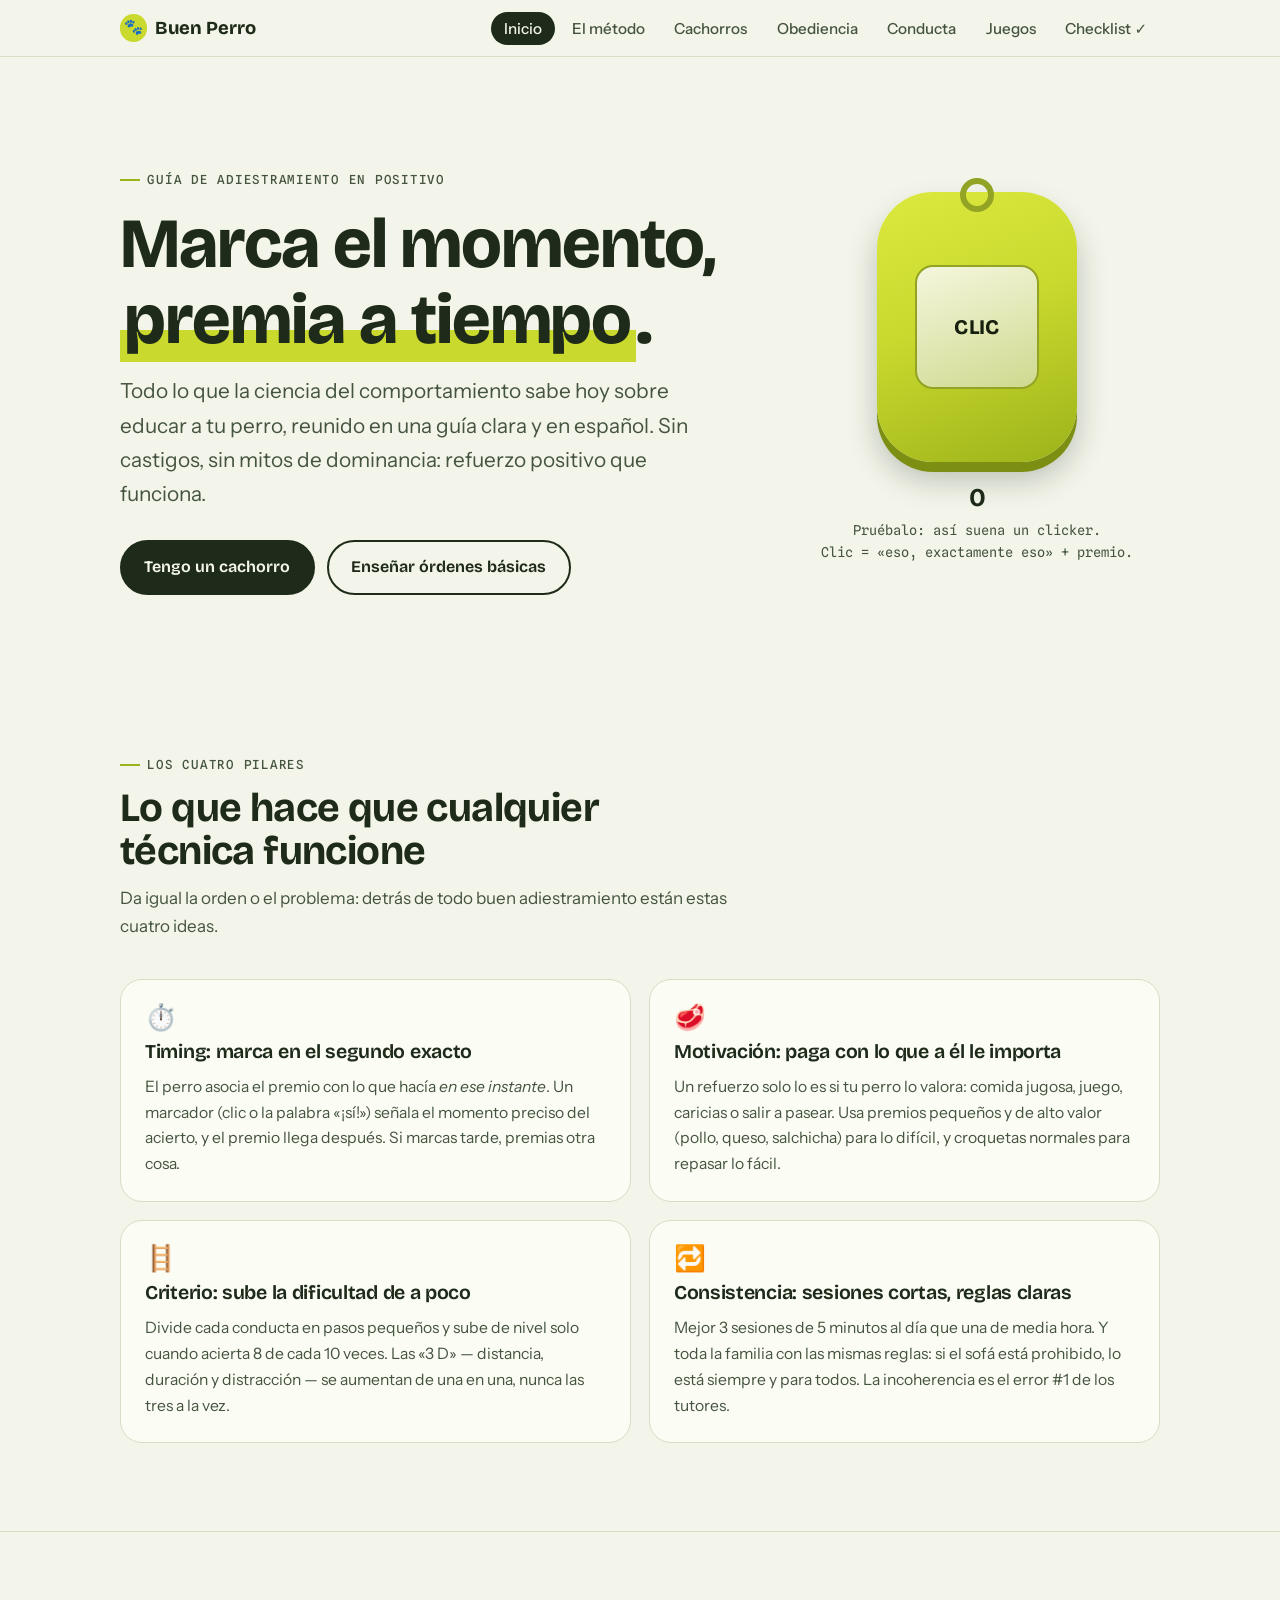
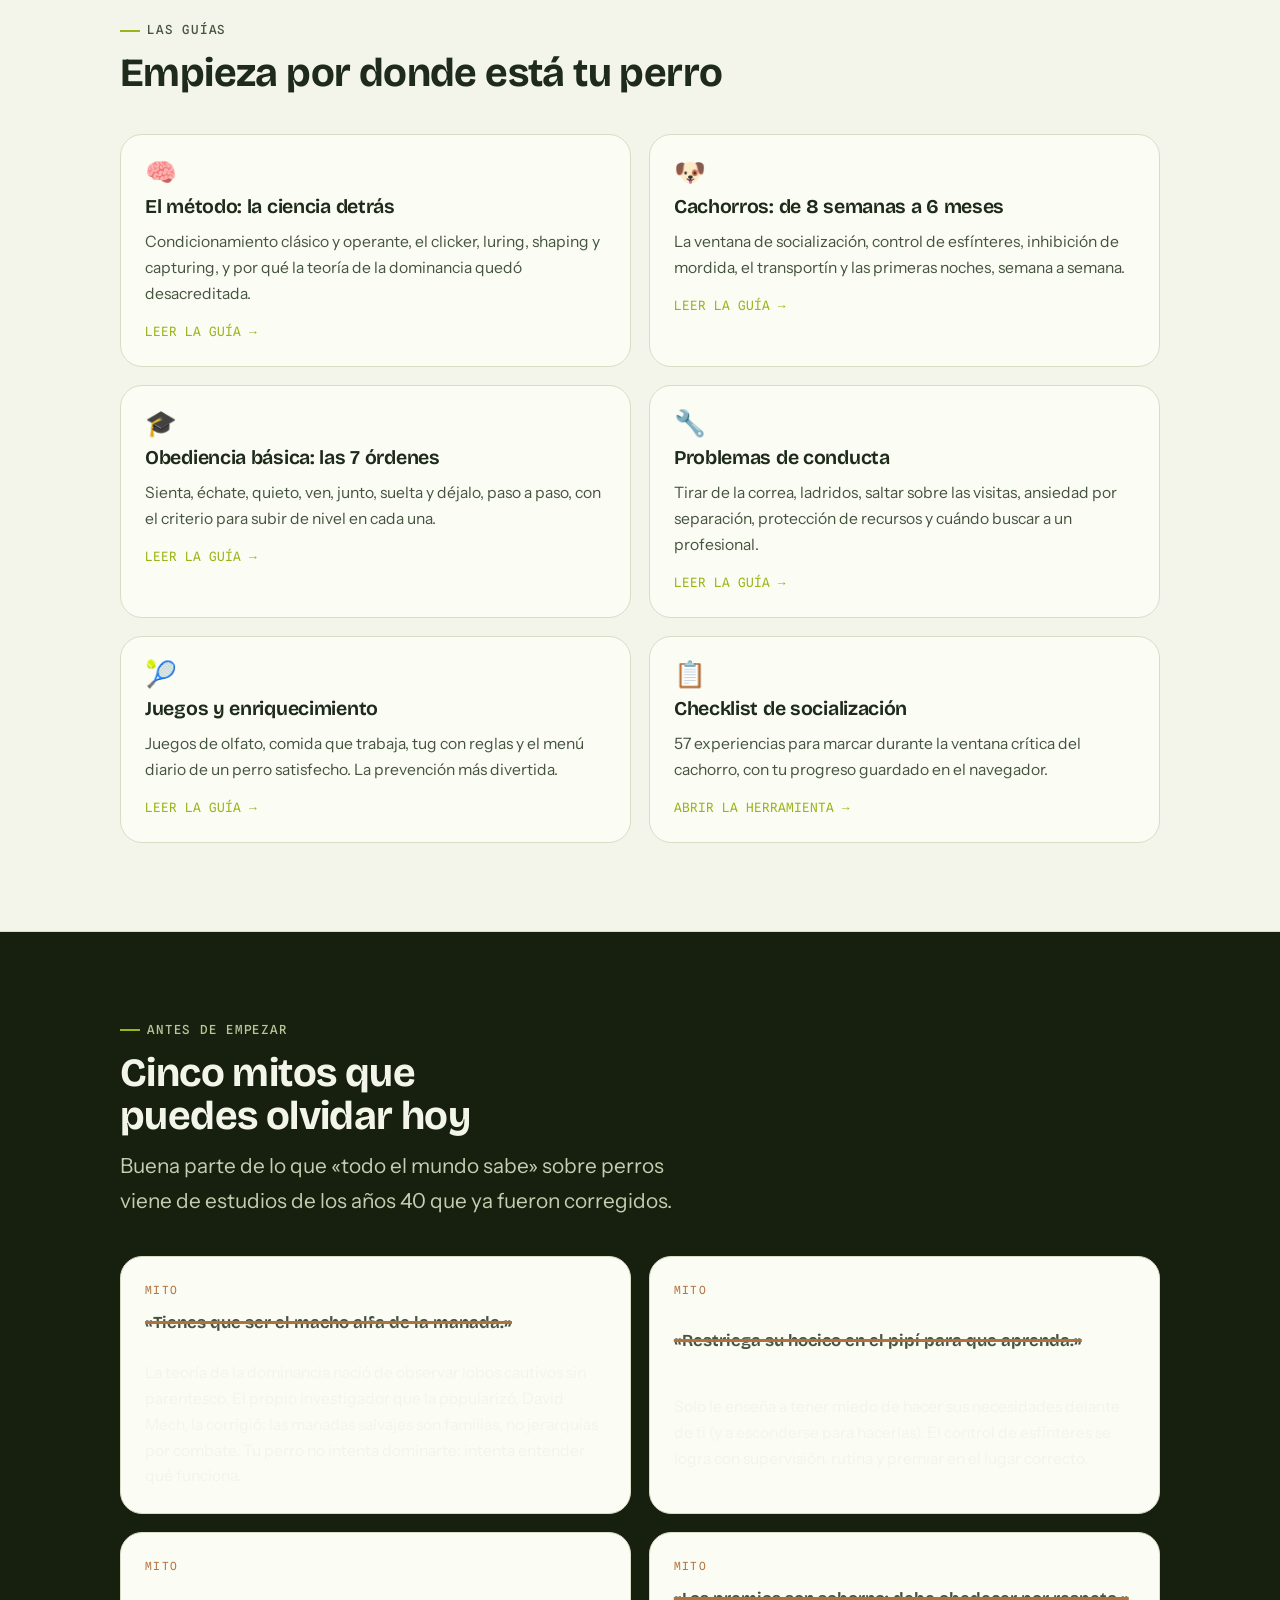
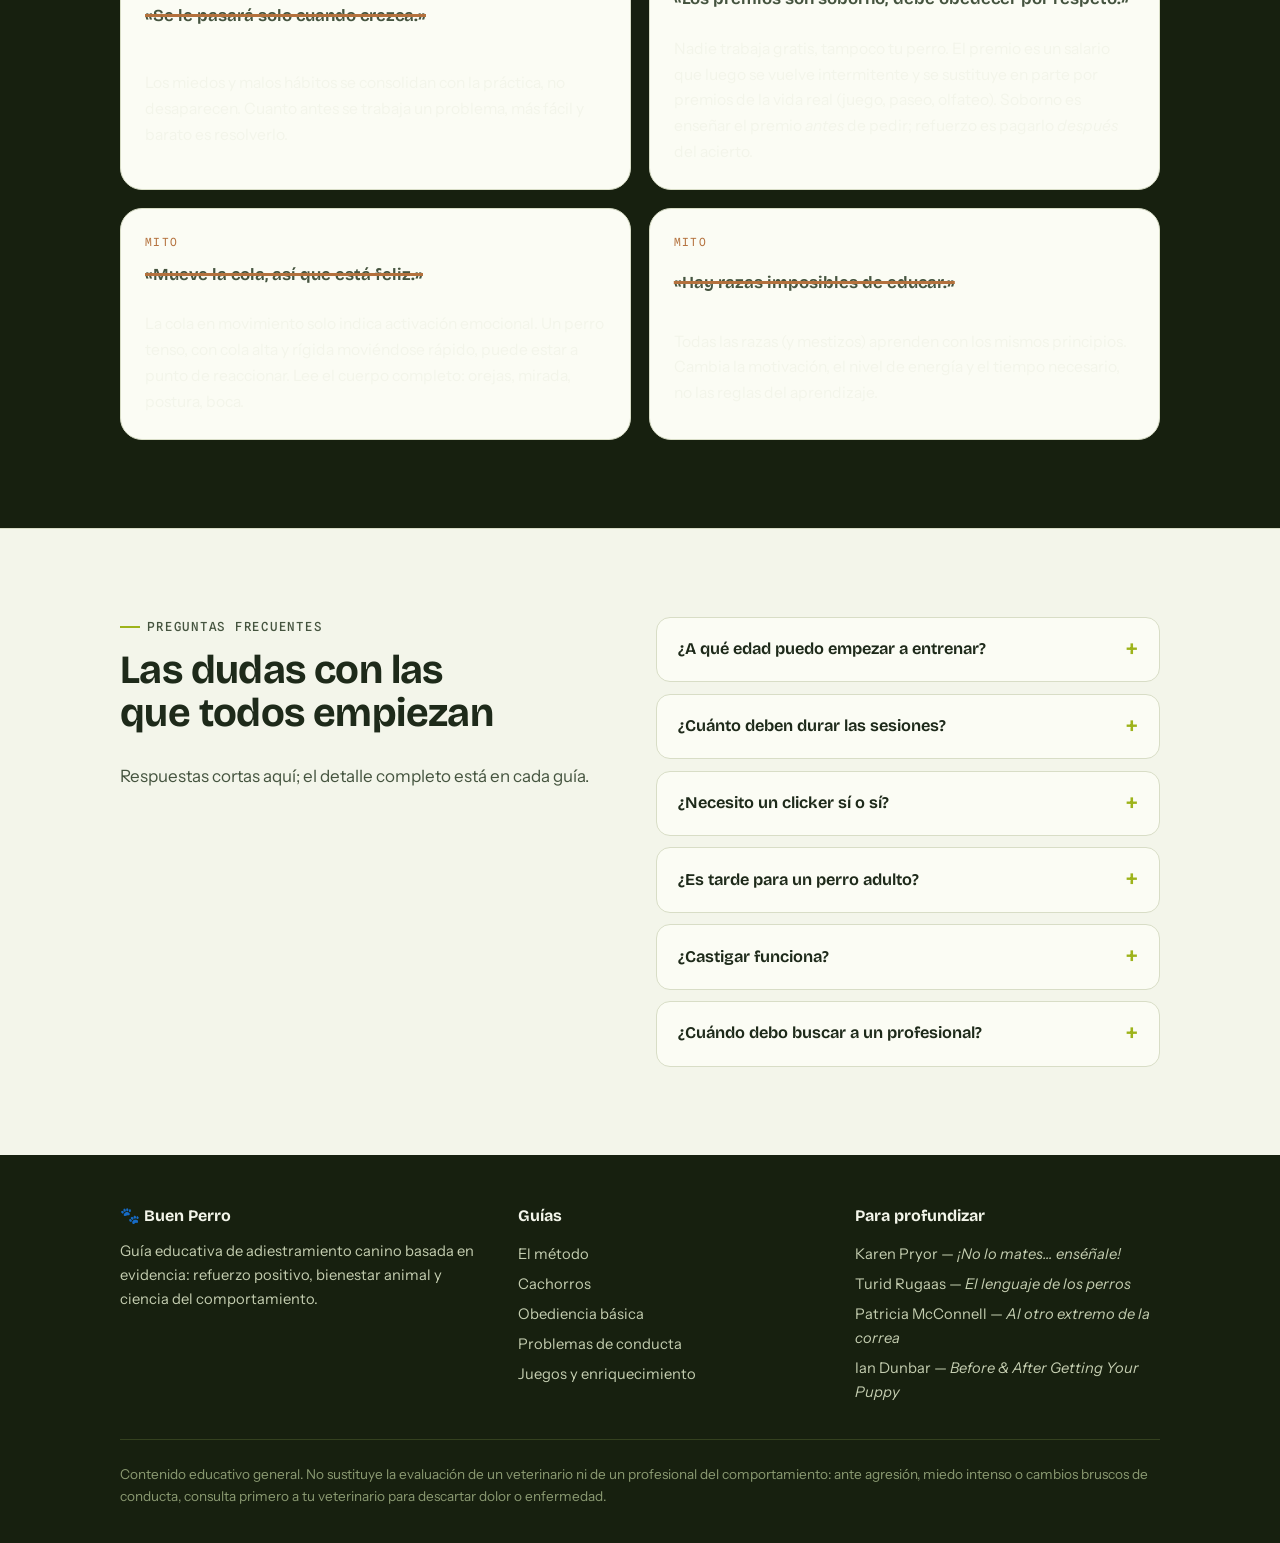
==== index.html @ dd2df285 "Sitio inicial: guía de adiestramiento canino en positivo Sitio estático en español latinoamericano, " ====
<!DOCTYPE html>
<html lang="es">
<head>
  <meta charset="UTF-8" />
  <meta name="viewport" content="width=device-width, initial-scale=1.0" />
  <title>Buen Perro — Guía de adiestramiento canino en positivo</title>
  <meta name="description" content="Guía en español de adiestramiento canino basado en ciencia: refuerzo positivo, socialización de cachorros, obediencia básica y solución de problemas de conducta." />
  <link rel="preconnect" href="https://fonts.googleapis.com" />
  <link rel="preconnect" href="https://fonts.gstatic.com" crossorigin />
  <link href="https://fonts.googleapis.com/css2?family=Bricolage+Grotesque:opsz,wght@12..96,400..800&family=Instrument+Sans:wght@400;500;600&family=Spline+Sans+Mono:wght@400;500;600&display=swap" rel="stylesheet" />
  <link rel="stylesheet" href="styles.css" />
  <link rel="icon" href="data:image/svg+xml,<svg xmlns='http://www.w3.org/2000/svg' viewBox='0 0 100 100'><text y='.9em' font-size='90'>🐕</text></svg>" />
</head>
<body>

<header class="nav">
  <div class="nav-inner">
    <a class="brand" href="index.html"><span class="paw">🐾</span> Buen Perro</a>
    <button class="nav-toggle" aria-expanded="false" aria-controls="nav-links">MENÚ</button>
    <ul class="nav-links" id="nav-links">
      <li><a href="index.html" aria-current="page">Inicio</a></li>
      <li><a href="metodo.html">El método</a></li>
      <li><a href="cachorros.html">Cachorros</a></li>
      <li><a href="obediencia.html">Obediencia</a></li>
      <li><a href="conducta.html">Conducta</a></li>
      <li><a href="juegos.html">Juegos</a></li>
      <li><a href="checklist.html">Checklist ✓</a></li>
    </ul>
  </div>
</header>

<main>

  <!-- ============ HERO ============ -->
  <section class="hero">
    <div class="wrap hero-grid">
      <div>
        <span class="eyebrow">Guía de adiestramiento en positivo</span>
        <h1 class="mt-1">Marca el momento, <span class="hl">premia a tiempo</span>.</h1>
        <p class="lead mt-1">
          Todo lo que la ciencia del comportamiento sabe hoy sobre educar a tu perro,
          reunido en una guía clara y en español. Sin castigos, sin mitos de dominancia:
          refuerzo positivo que funciona.
        </p>
        <div class="hero-actions">
          <a class="btn btn-solid" href="cachorros.html">Tengo un cachorro</a>
          <a class="btn btn-ghost" href="obediencia.html">Enseñar órdenes básicas</a>
        </div>
      </div>
      <div class="clicker-stage">
        <button class="clicker" data-counter="#hero-count" aria-label="Clicker de adiestramiento: haz clic para escuchar el sonido del marcador">
          <span class="ring" aria-hidden="true"></span>
          <span class="plate" aria-hidden="true">CLIC</span>
        </button>
        <p class="clicker-count"><strong id="hero-count">0</strong> Pruébalo: así suena un clicker.<br />Clic = «eso, exactamente eso» + premio.</p>
      </div>
    </div>
  </section>

  <!-- ============ PILARES ============ -->
  <section class="section">
    <div class="wrap">
      <div class="section-head reveal">
        <span class="eyebrow">Los cuatro pilares</span>
        <h2>Lo que hace que cualquier técnica funcione</h2>
        <p class="muted">Da igual la orden o el problema: detrás de todo buen adiestramiento están estas cuatro ideas.</p>
      </div>
      <div class="grid grid-2">
        <div class="card reveal">
          <span class="icon">⏱️</span>
          <h3>Timing: marca en el segundo exacto</h3>
          <p>El perro asocia el premio con lo que hacía <em>en ese instante</em>. Un marcador (clic o la palabra «¡sí!») señala el momento preciso del acierto, y el premio llega después. Si marcas tarde, premias otra cosa.</p>
        </div>
        <div class="card reveal">
          <span class="icon">🥩</span>
          <h3>Motivación: paga con lo que a él le importa</h3>
          <p>Un refuerzo solo lo es si tu perro lo valora: comida jugosa, juego, caricias o salir a pasear. Usa premios pequeños y de alto valor (pollo, queso, salchicha) para lo difícil, y croquetas normales para repasar lo fácil.</p>
        </div>
        <div class="card reveal">
          <span class="icon">🪜</span>
          <h3>Criterio: sube la dificultad de a poco</h3>
          <p>Divide cada conducta en pasos pequeños y sube de nivel solo cuando acierta 8 de cada 10 veces. Las «3 D» — distancia, duración y distracción — se aumentan de una en una, nunca las tres a la vez.</p>
        </div>
        <div class="card reveal">
          <span class="icon">🔁</span>
          <h3>Consistencia: sesiones cortas, reglas claras</h3>
          <p>Mejor 3 sesiones de 5 minutos al día que una de media hora. Y toda la familia con las mismas reglas: si el sofá está prohibido, lo está siempre y para todos. La incoherencia es el error #1 de los tutores.</p>
        </div>
      </div>
    </div>
  </section>

  <!-- ============ GUÍAS ============ -->
  <section class="section">
    <div class="wrap">
      <div class="section-head reveal">
        <span class="eyebrow">Las guías</span>
        <h2>Empieza por donde está tu perro</h2>
      </div>
      <div class="grid grid-2">
        <a class="card reveal" href="metodo.html">
          <span class="icon">🧠</span>
          <h3>El método: la ciencia detrás</h3>
          <p>Condicionamiento clásico y operante, el clicker, luring, shaping y capturing, y por qué la teoría de la dominancia quedó desacreditada.</p>
          <span class="go">LEER LA GUÍA →</span>
        </a>
        <a class="card reveal" href="cachorros.html">
          <span class="icon">🐶</span>
          <h3>Cachorros: de 8 semanas a 6 meses</h3>
          <p>La ventana de socialización, control de esfínteres, inhibición de mordida, el transportín y las primeras noches, semana a semana.</p>
          <span class="go">LEER LA GUÍA →</span>
        </a>
        <a class="card reveal" href="obediencia.html">
          <span class="icon">🎓</span>
          <h3>Obediencia básica: las 7 órdenes</h3>
          <p>Sienta, échate, quieto, ven, junto, suelta y déjalo, paso a paso, con el criterio para subir de nivel en cada una.</p>
          <span class="go">LEER LA GUÍA →</span>
        </a>
        <a class="card reveal" href="conducta.html">
          <span class="icon">🔧</span>
          <h3>Problemas de conducta</h3>
          <p>Tirar de la correa, ladridos, saltar sobre las visitas, ansiedad por separación, protección de recursos y cuándo buscar a un profesional.</p>
          <span class="go">LEER LA GUÍA →</span>
        </a>
        <a class="card reveal" href="juegos.html">
          <span class="icon">🎾</span>
          <h3>Juegos y enriquecimiento</h3>
          <p>Juegos de olfato, comida que trabaja, tug con reglas y el menú diario de un perro satisfecho. La prevención más divertida.</p>
          <span class="go">LEER LA GUÍA →</span>
        </a>
        <a class="card reveal" href="checklist.html">
          <span class="icon">📋</span>
          <h3>Checklist de socialización</h3>
          <p>57 experiencias para marcar durante la ventana crítica del cachorro, con tu progreso guardado en el navegador.</p>
          <span class="go">ABRIR LA HERRAMIENTA →</span>
        </a>
      </div>
    </div>
  </section>

  <!-- ============ MITOS ============ -->
  <section class="section section-dark">
    <div class="wrap">
      <div class="section-head reveal">
        <span class="eyebrow">Antes de empezar</span>
        <h2>Cinco mitos que puedes olvidar hoy</h2>
        <p class="lead">Buena parte de lo que «todo el mundo sabe» sobre perros viene de estudios de los años 40 que ya fueron corregidos.</p>
      </div>
      <div class="grid grid-2">
        <div class="myth reveal">
          <span class="tag">Mito</span>
          <p class="false">«Tienes que ser el macho alfa de la manada.»</p>
          <p class="true">La teoría de la dominancia nació de observar lobos cautivos sin parentesco. El propio investigador que la popularizó, David Mech, la corrigió: las manadas salvajes son familias, no jerarquías por combate. Tu perro no intenta dominarte; intenta entender qué funciona.</p>
        </div>
        <div class="myth reveal">
          <span class="tag">Mito</span>
          <p class="false">«Restriega su hocico en el pipí para que aprenda.»</p>
          <p class="true">Solo le enseña a tener miedo de hacer sus necesidades delante de ti (y a esconderse para hacerlas). El control de esfínteres se logra con supervisión, rutina y premiar en el lugar correcto.</p>
        </div>
        <div class="myth reveal">
          <span class="tag">Mito</span>
          <p class="false">«Se le pasará solo cuando crezca.»</p>
          <p class="true">Los miedos y malos hábitos se consolidan con la práctica, no desaparecen. Cuanto antes se trabaja un problema, más fácil y barato es resolverlo.</p>
        </div>
        <div class="myth reveal">
          <span class="tag">Mito</span>
          <p class="false">«Los premios son soborno; debe obedecer por respeto.»</p>
          <p class="true">Nadie trabaja gratis, tampoco tu perro. El premio es un salario que luego se vuelve intermitente y se sustituye en parte por premios de la vida real (juego, paseo, olfateo). Soborno es enseñar el premio <em>antes</em> de pedir; refuerzo es pagarlo <em>después</em> del acierto.</p>
        </div>
        <div class="myth reveal">
          <span class="tag">Mito</span>
          <p class="false">«Mueve la cola, así que está feliz.»</p>
          <p class="true">La cola en movimiento solo indica activación emocional. Un perro tenso, con cola alta y rígida moviéndose rápido, puede estar a punto de reaccionar. Lee el cuerpo completo: orejas, mirada, postura, boca.</p>
        </div>
        <div class="myth reveal">
          <span class="tag">Mito</span>
          <p class="false">«Hay razas imposibles de educar.»</p>
          <p class="true">Todas las razas (y mestizos) aprenden con los mismos principios. Cambia la motivación, el nivel de energía y el tiempo necesario, no las reglas del aprendizaje.</p>
        </div>
      </div>
    </div>
  </section>

  <!-- ============ FAQ ============ -->
  <section class="section">
    <div class="wrap two-col">
      <div class="section-head reveal" style="margin-bottom:0">
        <span class="eyebrow">Preguntas frecuentes</span>
        <h2>Las dudas con las que todos empiezan</h2>
        <p class="muted mt-1">Respuestas cortas aquí; el detalle completo está en cada guía.</p>
      </div>
      <div class="reveal">
        <details>
          <summary>¿A qué edad puedo empezar a entrenar?</summary>
          <p class="answer">Desde el primer día en casa (idealmente 8 semanas). Un cachorro de 2 meses puede aprender «sienta», «ven» y su nombre. La socialización, de hecho, tiene fecha límite: aprovecha antes de las 12–14 semanas.</p>
        </details>
        <details>
          <summary>¿Cuánto deben durar las sesiones?</summary>
          <p class="answer">De 3 a 5 minutos con cachorros, hasta 10 con adultos, varias veces al día. Termina siempre con un acierto fácil, con ganas de más.</p>
        </details>
        <details>
          <summary>¿Necesito un clicker sí o sí?</summary>
          <p class="answer">No. Una palabra corta y consistente («¡sí!», «bien») funciona como marcador. El clicker solo es más preciso y siempre suena igual.</p>
        </details>
        <details>
          <summary>¿Es tarde para un perro adulto?</summary>
          <p class="answer">Nunca. Los adultos aprenden igual (a veces más rápido, porque se concentran mejor que un cachorro). Solo los hábitos muy ensayados tardan más en cambiarse.</p>
        </details>
        <details>
          <summary>¿Castigar funciona?</summary>
          <p class="answer">El castigo físico o intimidatorio puede suprimir la conducta a corto plazo, pero no enseña qué hacer en su lugar y aumenta el riesgo de miedo y agresión (está asociado a más problemas de conducta en múltiples estudios). Por eso las principales asociaciones veterinarias de comportamiento lo desaconsejan.</p>
        </details>
        <details>
          <summary>¿Cuándo debo buscar a un profesional?</summary>
          <p class="answer">Ante cualquier agresión (gruñidos con marcaje o mordidas), miedo intenso, ansiedad por separación severa o si llevas semanas sin avances. Busca educadores en positivo certificados o veterinarios etólogos.</p>
        </details>
      </div>
    </div>
  </section>

</main>

<footer class="footer">
  <div class="wrap">
    <div class="footer-grid">
      <div>
        <h4>🐾 Buen Perro</h4>
        <p>Guía educativa de adiestramiento canino basada en evidencia: refuerzo positivo, bienestar animal y ciencia del comportamiento.</p>
      </div>
      <div>
        <h4>Guías</h4>
        <ul>
          <li><a href="metodo.html">El método</a></li>
          <li><a href="cachorros.html">Cachorros</a></li>
          <li><a href="obediencia.html">Obediencia básica</a></li>
          <li><a href="conducta.html">Problemas de conducta</a></li>
          <li><a href="juegos.html">Juegos y enriquecimiento</a></li>
        </ul>
      </div>
      <div>
        <h4>Para profundizar</h4>
        <ul>
          <li>Karen Pryor — <em>¡No lo mates… enséñale!</em></li>
          <li>Turid Rugaas — <em>El lenguaje de los perros</em></li>
          <li>Patricia McConnell — <em>Al otro extremo de la correa</em></li>
          <li>Ian Dunbar — <em>Before &amp; After Getting Your Puppy</em></li>
        </ul>
      </div>
    </div>
    <p class="legal">Contenido educativo general. No sustituye la evaluación de un veterinario ni de un profesional del comportamiento: ante agresión, miedo intenso o cambios bruscos de conducta, consulta primero a tu veterinario para descartar dolor o enfermedad.</p>
  </div>
</footer>

<script src="app.js"></script>
</body>
</html>
---- styles.css ----
/* ============================================================
   BUEN PERRO — Guía de adiestramiento canino en positivo
   Paleta: tinta pino, papel verdoso, chartreuse pelota de tenis
   ============================================================ */

:root {
  --ink: #1e2a1a;          /* pino profundo */
  --ink-soft: #45543f;     /* verde medio para texto secundario */
  --paper: #f3f5ea;        /* papel con tinte verde */
  --paper-raised: #fbfcf4; /* tarjetas */
  --ball: #c9d92e;         /* chartreuse pelota de tenis */
  --ball-deep: #9db31a;    /* chartreuse oscurecido (bordes, hover) */
  --cinnamon: #b4713d;     /* canela: pelaje, alertas suaves */
  --line: #d8ddc6;         /* líneas divisorias */
  --dark: #17200f;         /* secciones oscuras */
  --dark-soft: #232e18;

  --font-display: "Bricolage Grotesque", system-ui, sans-serif;
  --font-body: "Instrument Sans", system-ui, sans-serif;
  --font-mono: "Spline Sans Mono", ui-monospace, monospace;

  --radius: 14px;
  --radius-lg: 22px;
  --maxw: 1080px;
}

* { box-sizing: border-box; margin: 0; padding: 0; }

html { scroll-behavior: smooth; }
@media (prefers-reduced-motion: reduce) {
  html { scroll-behavior: auto; }
}

body {
  font-family: var(--font-body);
  font-size: 1.0625rem;
  line-height: 1.65;
  color: var(--ink);
  background: var(--paper);
  -webkit-font-smoothing: antialiased;
}

img { max-width: 100%; display: block; }

a { color: inherit; }

:focus-visible {
  outline: 3px solid var(--ball-deep);
  outline-offset: 3px;
  border-radius: 4px;
}

.wrap {
  max-width: var(--maxw);
  margin: 0 auto;
  padding: 0 1.25rem;
}

/* ---------- Tipografía ---------- */

h1, h2, h3 {
  font-family: var(--font-display);
  line-height: 1.08;
  letter-spacing: -0.015em;
  text-wrap: balance;
}

h1 { font-size: clamp(2.4rem, 6.5vw, 4.4rem); font-weight: 750; }
h2 { font-size: clamp(1.7rem, 3.6vw, 2.5rem); font-weight: 700; }
h3 { font-size: 1.22rem; font-weight: 650; line-height: 1.3; }

p + p { margin-top: 0.85em; }

.eyebrow {
  font-family: var(--font-mono);
  font-size: 0.78rem;
  font-weight: 500;
  letter-spacing: 0.14em;
  text-transform: uppercase;
  color: var(--ink-soft);
  display: inline-flex;
  align-items: center;
  gap: 0.6em;
}
.eyebrow::before {
  content: "";
  width: 1.6em;
  height: 2px;
  background: var(--ball-deep);
  display: inline-block;
}

.lead {
  font-size: clamp(1.1rem, 2vw, 1.3rem);
  color: var(--ink-soft);
  max-width: 42ch;
}

.muted { color: var(--ink-soft); }

/* ---------- Navegación ---------- */

.nav {
  position: sticky;
  top: 0;
  z-index: 50;
  background: color-mix(in srgb, var(--paper) 88%, transparent);
  backdrop-filter: blur(10px);
  border-bottom: 1px solid var(--line);
}

.nav-inner {
  display: flex;
  align-items: center;
  justify-content: space-between;
  gap: 1rem;
  padding: 0.8rem 1.25rem;
  max-width: var(--maxw);
  margin: 0 auto;
}

.brand {
  font-family: var(--font-display);
  font-weight: 750;
  font-size: 1.15rem;
  text-decoration: none;
  display: inline-flex;
  align-items: center;
  gap: 0.5rem;
  white-space: nowrap;
}
.brand .paw {
  width: 1.7rem;
  height: 1.7rem;
  border-radius: 50%;
  background: var(--ball);
  display: grid;
  place-items: center;
  font-size: 0.95rem;
}

.nav-links {
  display: flex;
  gap: 0.25rem;
  list-style: none;
}
.nav-links a {
  text-decoration: none;
  font-size: 0.95rem;
  font-weight: 500;
  padding: 0.45rem 0.8rem;
  border-radius: 999px;
  color: var(--ink-soft);
  transition: background 0.15s, color 0.15s;
}
.nav-links a:hover { background: var(--line); color: var(--ink); }
.nav-links a[aria-current="page"] {
  background: var(--ink);
  color: var(--paper);
}

.nav-toggle {
  display: none;
  background: none;
  border: 1.5px solid var(--ink);
  border-radius: 10px;
  padding: 0.35rem 0.65rem;
  font-family: var(--font-mono);
  font-size: 0.8rem;
  cursor: pointer;
  color: var(--ink);
}

@media (max-width: 780px) {
  .nav-toggle { display: inline-block; }
  .nav-links {
    display: none;
    position: absolute;
    top: 100%;
    left: 0;
    right: 0;
    flex-direction: column;
    background: var(--paper-raised);
    border-bottom: 1px solid var(--line);
    padding: 0.75rem 1.25rem 1.1rem;
    gap: 0.15rem;
  }
  .nav-links.open { display: flex; }
  .nav-links a { display: block; }
}

/* ---------- Hero ---------- */

.hero {
  padding: clamp(3.5rem, 9vw, 6.5rem) 0 clamp(2.5rem, 6vw, 4.5rem);
}
.hero-grid {
  display: grid;
  grid-template-columns: 1.25fr 0.75fr;
  gap: clamp(2rem, 5vw, 4rem);
  align-items: center;
}
@media (max-width: 840px) {
  .hero-grid { grid-template-columns: 1fr; }
}

.hero h1 .hl {
  background: linear-gradient(transparent 62%, var(--ball) 62%);
  padding: 0 0.06em;
}

.hero-actions {
  margin-top: 1.8rem;
  display: flex;
  flex-wrap: wrap;
  gap: 0.75rem;
}

/* ---------- Botones ---------- */

.btn {
  display: inline-flex;
  align-items: center;
  gap: 0.5rem;
  font-family: var(--font-display);
  font-weight: 650;
  font-size: 1rem;
  text-decoration: none;
  padding: 0.75rem 1.4rem;
  border-radius: 999px;
  border: 2px solid var(--ink);
  cursor: pointer;
  transition: transform 0.12s, box-shadow 0.12s;
}
.btn:active { transform: translateY(1px); }
.btn-solid {
  background: var(--ink);
  color: var(--paper);
}
.btn-solid:hover { box-shadow: 0 4px 0 0 var(--ball-deep); transform: translateY(-2px); }
.btn-ghost {
  background: transparent;
  color: var(--ink);
}
.btn-ghost:hover { background: var(--paper-raised); }

/* ---------- El clicker (elemento firma) ---------- */

.clicker-stage {
  display: grid;
  justify-items: center;
  gap: 0.9rem;
}

.clicker {
  --w: clamp(150px, 22vw, 200px);
  width: var(--w);
  height: calc(var(--w) * 1.35);
  border: none;
  border-radius: calc(var(--w) * 0.28);
  background: linear-gradient(160deg, #dce93f 0%, var(--ball) 45%, var(--ball-deep) 100%);
  box-shadow:
    0 10px 0 0 #7d8f12,
    0 18px 30px rgba(23, 32, 15, 0.25);
  cursor: pointer;
  position: relative;
  transition: transform 0.08s, box-shadow 0.08s;
  display: grid;
  place-items: center;
}
.clicker:hover { transform: translateY(-2px); }
.clicker:active,
.clicker.pressed {
  transform: translateY(7px);
  box-shadow:
    0 3px 0 0 #7d8f12,
    0 8px 16px rgba(23, 32, 15, 0.25);
}
.clicker .plate {
  width: 62%;
  height: 46%;
  border-radius: 18px;
  background: linear-gradient(160deg, #f4f7dd, #cfd98f);
  border: 2px solid #93a323;
  display: grid;
  place-items: center;
  font-family: var(--font-display);
  font-weight: 750;
  font-size: 1.3rem;
  color: var(--dark);
  letter-spacing: 0.02em;
}
.clicker .ring {
  position: absolute;
  top: -14px;
  width: 34px;
  height: 34px;
  border-radius: 50%;
  border: 6px solid #93a323;
  background: transparent;
}

.clicker-count {
  font-family: var(--font-mono);
  font-size: 0.85rem;
  color: var(--ink-soft);
  text-align: center;
}
.clicker-count strong {
  display: block;
  font-family: var(--font-display);
  font-size: 1.6rem;
  color: var(--ink);
}

.treat {
  position: fixed;
  font-size: 1.4rem;
  pointer-events: none;
  z-index: 90;
  animation: treat-fall 0.9s ease-in forwards;
}
@keyframes treat-fall {
  0%   { transform: translateY(0) rotate(0deg); opacity: 1; }
  100% { transform: translateY(130px) rotate(140deg); opacity: 0; }
}
@media (prefers-reduced-motion: reduce) {
  .treat { animation: none; opacity: 0; }
}

/* ---------- Secciones ---------- */

.section { padding: clamp(3rem, 7vw, 5.5rem) 0; }
.section + .section { border-top: 1px solid var(--line); }

.section-head {
  max-width: 56ch;
  margin-bottom: 2.4rem;
  display: grid;
  gap: 0.7rem;
}

.section-dark {
  background: var(--dark);
  color: var(--paper);
}
.section-dark .eyebrow { color: #b9c69a; }
.section-dark .muted, .section-dark .lead { color: #c4cdb0; }
.section-dark .card {
  background: var(--dark-soft);
  border-color: #34411f;
}
.section-dark .card h3 { color: var(--paper); }
.section-dark .card p { color: #c4cdb0; }
.section-dark .steps li { color: var(--ink); }
.section-dark .clicker-count { color: #b9c69a; }
.section-dark .clicker-count strong { color: var(--paper); }

/* ---------- Tarjetas ---------- */

.grid {
  display: grid;
  gap: 1.1rem;
}
.grid-2 { grid-template-columns: repeat(2, 1fr); }
.grid-3 { grid-template-columns: repeat(3, 1fr); }
@media (max-width: 840px) {
  .grid-3 { grid-template-columns: repeat(2, 1fr); }
}
@media (max-width: 600px) {
  .grid-2, .grid-3 { grid-template-columns: 1fr; }
}

.card {
  background: var(--paper-raised);
  border: 1px solid var(--line);
  border-radius: var(--radius-lg);
  padding: 1.5rem;
  display: grid;
  gap: 0.6rem;
  align-content: start;
}
.card .icon { font-size: 1.6rem; line-height: 1; }
.card p { font-size: 0.98rem; color: var(--ink-soft); }

a.card {
  text-decoration: none;
  transition: transform 0.15s, box-shadow 0.15s, border-color 0.15s;
}
a.card:hover {
  transform: translateY(-3px);
  border-color: var(--ball-deep);
  box-shadow: 0 8px 24px rgba(23, 32, 15, 0.09);
}
a.card .go {
  font-family: var(--font-mono);
  font-size: 0.8rem;
  color: var(--ball-deep);
  margin-top: 0.3rem;
}

/* chip de sesión: duración / frecuencia */
.chip {
  display: inline-flex;
  align-items: center;
  gap: 0.4em;
  font-family: var(--font-mono);
  font-size: 0.75rem;
  letter-spacing: 0.04em;
  background: color-mix(in srgb, var(--ball) 35%, var(--paper-raised));
  border: 1px solid var(--ball-deep);
  border-radius: 999px;
  padding: 0.2rem 0.7rem;
  color: var(--ink);
  width: fit-content;
}
.chips { display: flex; flex-wrap: wrap; gap: 0.4rem; }

/* ---------- Pasos numerados (secuencias reales) ---------- */

.steps {
  list-style: none;
  counter-reset: paso;
  display: grid;
  gap: 1rem;
}
.steps li {
  counter-increment: paso;
  background: var(--paper-raised);
  border: 1px solid var(--line);
  border-radius: var(--radius);
  padding: 1.1rem 1.3rem 1.1rem 4rem;
  position: relative;
}
.steps li::before {
  content: counter(paso);
  position: absolute;
  left: 1.1rem;
  top: 1.05rem;
  width: 2rem;
  height: 2rem;
  border-radius: 50%;
  background: var(--ball);
  color: var(--dark);
  font-family: var(--font-display);
  font-weight: 750;
  display: grid;
  place-items: center;
  font-size: 0.95rem;
}
.steps li strong { font-weight: 650; }
ul.steps { list-style: none; }
ul.steps li { padding-left: 2.7rem; }
ul.steps li::before {
  content: "";
  width: 11px;
  height: 11px;
  border-radius: 50%;
  top: 1.5rem;
  left: 1.15rem;
  background: var(--ball);
  border: 2.5px solid var(--ink);
}
.steps li p { font-size: 0.97rem; color: var(--ink-soft); margin-top: 0.2rem; }

/* ---------- Línea de tiempo (edades del cachorro) ---------- */

.timeline {
  list-style: none;
  display: grid;
  gap: 0;
  position: relative;
  padding-left: 1.9rem;
}
.timeline::before {
  content: "";
  position: absolute;
  left: 8px;
  top: 10px;
  bottom: 10px;
  width: 3px;
  border-radius: 3px;
  background: var(--line);
}
.timeline li {
  position: relative;
  padding: 0 0 2.2rem 1rem;
}
.timeline li:last-child { padding-bottom: 0; }
.timeline li::before {
  content: "";
  position: absolute;
  left: calc(-1.9rem + 1px);
  top: 8px;
  width: 17px;
  height: 17px;
  border-radius: 50%;
  background: var(--ball);
  border: 3px solid var(--ink);
}
.timeline .age {
  font-family: var(--font-mono);
  font-size: 0.78rem;
  letter-spacing: 0.12em;
  text-transform: uppercase;
  color: var(--ball-deep);
  font-weight: 600;
}
.timeline h3 { margin: 0.25rem 0 0.5rem; }
.timeline p, .timeline ul { color: var(--ink-soft); font-size: 0.98rem; }
.timeline ul { padding-left: 1.2rem; margin-top: 0.4rem; }
.timeline ul li { padding: 0.15rem 0; position: static; }
.timeline ul li::before { content: none; }

/* ---------- Tabla comparativa ---------- */

.table-scroll { overflow-x: auto; }
table {
  border-collapse: collapse;
  width: 100%;
  min-width: 560px;
  background: var(--paper-raised);
  border: 1px solid var(--line);
  border-radius: var(--radius);
  overflow: hidden;
  font-size: 0.95rem;
}
th, td {
  text-align: left;
  padding: 0.85rem 1rem;
  border-bottom: 1px solid var(--line);
  vertical-align: top;
}
th {
  font-family: var(--font-mono);
  font-size: 0.75rem;
  letter-spacing: 0.1em;
  text-transform: uppercase;
  background: color-mix(in srgb, var(--ball) 22%, var(--paper-raised));
}
tr:last-child td { border-bottom: none; }
td.si { color: #3d7a2e; font-weight: 600; }
td.no { color: #a33d24; font-weight: 600; }

/* ---------- Avisos ---------- */

.callout {
  border-radius: var(--radius);
  padding: 1.2rem 1.4rem;
  border: 1.5px solid;
  display: grid;
  gap: 0.35rem;
  font-size: 0.98rem;
}
.callout strong { font-family: var(--font-display); font-weight: 650; }
.callout-tip {
  background: color-mix(in srgb, var(--ball) 18%, var(--paper-raised));
  border-color: var(--ball-deep);
}
.callout-warn {
  background: color-mix(in srgb, var(--cinnamon) 12%, var(--paper-raised));
  border-color: var(--cinnamon);
}

/* ---------- FAQ ---------- */

details {
  background: var(--paper-raised);
  border: 1px solid var(--line);
  border-radius: var(--radius);
  padding: 0;
}
details + details { margin-top: 0.7rem; }
summary {
  cursor: pointer;
  font-family: var(--font-display);
  font-weight: 650;
  font-size: 1.02rem;
  padding: 1rem 1.3rem;
  list-style: none;
  display: flex;
  justify-content: space-between;
  align-items: center;
  gap: 1rem;
}
summary::-webkit-details-marker { display: none; }
summary::after {
  content: "+";
  font-family: var(--font-mono);
  font-size: 1.2rem;
  color: var(--ball-deep);
  flex-shrink: 0;
}
details[open] summary::after { content: "–"; }
details .answer {
  padding: 0 1.3rem 1.2rem;
  color: var(--ink-soft);
  font-size: 0.98rem;
}

/* ---------- Mitos (tachado) ---------- */

.myth {
  background: var(--paper-raised);
  border: 1px solid var(--line);
  border-radius: var(--radius-lg);
  padding: 1.5rem;
  display: grid;
  gap: 0.6rem;
}
.myth .false {
  font-family: var(--font-display);
  font-weight: 650;
  font-size: 1.05rem;
  text-decoration: line-through;
  text-decoration-color: var(--cinnamon);
  text-decoration-thickness: 2.5px;
  color: var(--ink-soft);
}
.myth .true { font-size: 0.98rem; }
.myth .tag {
  font-family: var(--font-mono);
  font-size: 0.7rem;
  letter-spacing: 0.12em;
  text-transform: uppercase;
  color: var(--cinnamon);
}

/* ---------- Pie de página ---------- */

.footer {
  background: var(--dark);
  color: #c4cdb0;
  padding: 3rem 0 2.2rem;
  font-size: 0.92rem;
}
.footer-grid {
  display: grid;
  grid-template-columns: 1.2fr 1fr 1fr;
  gap: 2rem;
  margin-bottom: 2rem;
}
@media (max-width: 700px) {
  .footer-grid { grid-template-columns: 1fr; }
}
.footer h4 {
  font-family: var(--font-display);
  color: var(--paper);
  margin-bottom: 0.6rem;
  font-size: 1rem;
}
.footer ul { list-style: none; }
.footer li { padding: 0.18rem 0; }
.footer a { color: #c4cdb0; text-decoration: none; }
.footer a:hover { color: var(--ball); }
.footer .legal {
  border-top: 1px solid #34411f;
  padding-top: 1.4rem;
  font-size: 0.85rem;
  color: #8b9a72;
}

/* ---------- Encabezado de página interior ---------- */

.page-head {
  padding: clamp(3rem, 7vw, 5rem) 0 clamp(2rem, 4vw, 3rem);
  border-bottom: 1px solid var(--line);
  display: grid;
  gap: 0.9rem;
}
.page-head .lead { max-width: 58ch; }

/* ---------- Revelado al hacer scroll ---------- */

.reveal {
  opacity: 0;
  transform: translateY(18px);
  transition: opacity 0.55s ease, transform 0.55s ease;
}
.reveal.visible { opacity: 1; transform: none; }
@media (prefers-reduced-motion: reduce) {
  .reveal { opacity: 1; transform: none; transition: none; }
}

/* ---------- Checklist de socialización ---------- */

.progress-wrap {
  position: sticky;
  top: 61px;
  z-index: 40;
  background: var(--paper);
  border-bottom: 1px solid var(--line);
  padding: 0.9rem 0;
}
.progress-row {
  display: flex;
  align-items: center;
  gap: 1rem;
}
.progress-label {
  font-family: var(--font-mono);
  font-size: 0.8rem;
  letter-spacing: 0.08em;
  white-space: nowrap;
}
.progress-bar {
  flex: 1;
  height: 14px;
  border-radius: 999px;
  background: var(--line);
  border: 1.5px solid var(--ink);
  overflow: hidden;
}
.progress-fill {
  height: 100%;
  width: 0%;
  background: linear-gradient(90deg, var(--ball-deep), var(--ball));
  border-radius: 999px;
  transition: width 0.35s ease;
}
.progress-reset {
  font-family: var(--font-mono);
  font-size: 0.72rem;
  letter-spacing: 0.06em;
  background: none;
  border: 1.5px solid var(--line);
  border-radius: 999px;
  padding: 0.3rem 0.8rem;
  color: var(--ink-soft);
  cursor: pointer;
}
.progress-reset:hover { border-color: var(--cinnamon); color: var(--cinnamon); }

.check-section { margin-top: 2.6rem; }
.check-section-head {
  display: flex;
  align-items: baseline;
  justify-content: space-between;
  gap: 1rem;
  margin-bottom: 1rem;
}
.check-section-head .count {
  font-family: var(--font-mono);
  font-size: 0.8rem;
  color: var(--ink-soft);
  white-space: nowrap;
}

.check-grid {
  display: grid;
  grid-template-columns: repeat(2, 1fr);
  gap: 0.6rem;
}
@media (max-width: 700px) {
  .check-grid { grid-template-columns: 1fr; }
}

.check-item {
  display: flex;
  align-items: center;
  gap: 0.75rem;
  background: var(--paper-raised);
  border: 1px solid var(--line);
  border-radius: var(--radius);
  padding: 0.75rem 1rem;
  cursor: pointer;
  font-size: 0.97rem;
  transition: border-color 0.15s, background 0.15s;
  user-select: none;
}
.check-item:hover { border-color: var(--ball-deep); }
.check-item input {
  appearance: none;
  width: 1.35rem;
  height: 1.35rem;
  flex-shrink: 0;
  border: 2px solid var(--ink);
  border-radius: 7px;
  background: var(--paper-raised);
  cursor: pointer;
  display: grid;
  place-items: center;
  transition: background 0.15s;
}
.check-item input:checked {
  background: var(--ball);
}
.check-item input:checked::after {
  content: "✓";
  font-weight: 800;
  font-size: 0.85rem;
  color: var(--dark);
}
.check-item:has(input:checked) {
  background: color-mix(in srgb, var(--ball) 16%, var(--paper-raised));
  border-color: var(--ball-deep);
}
.check-item:has(input:checked) span {
  text-decoration: line-through;
  text-decoration-color: var(--ball-deep);
  color: var(--ink-soft);
}

/* ---------- Utilidades ---------- */

.mt-1 { margin-top: 1rem; }
.mt-2 { margin-top: 2rem; }
.mt-3 { margin-top: 3rem; }
.two-col {
  display: grid;
  grid-template-columns: 1fr 1fr;
  gap: 2rem;
  align-items: start;
}
@media (max-width: 780px) {
  .two-col { grid-template-columns: 1fr; }
}
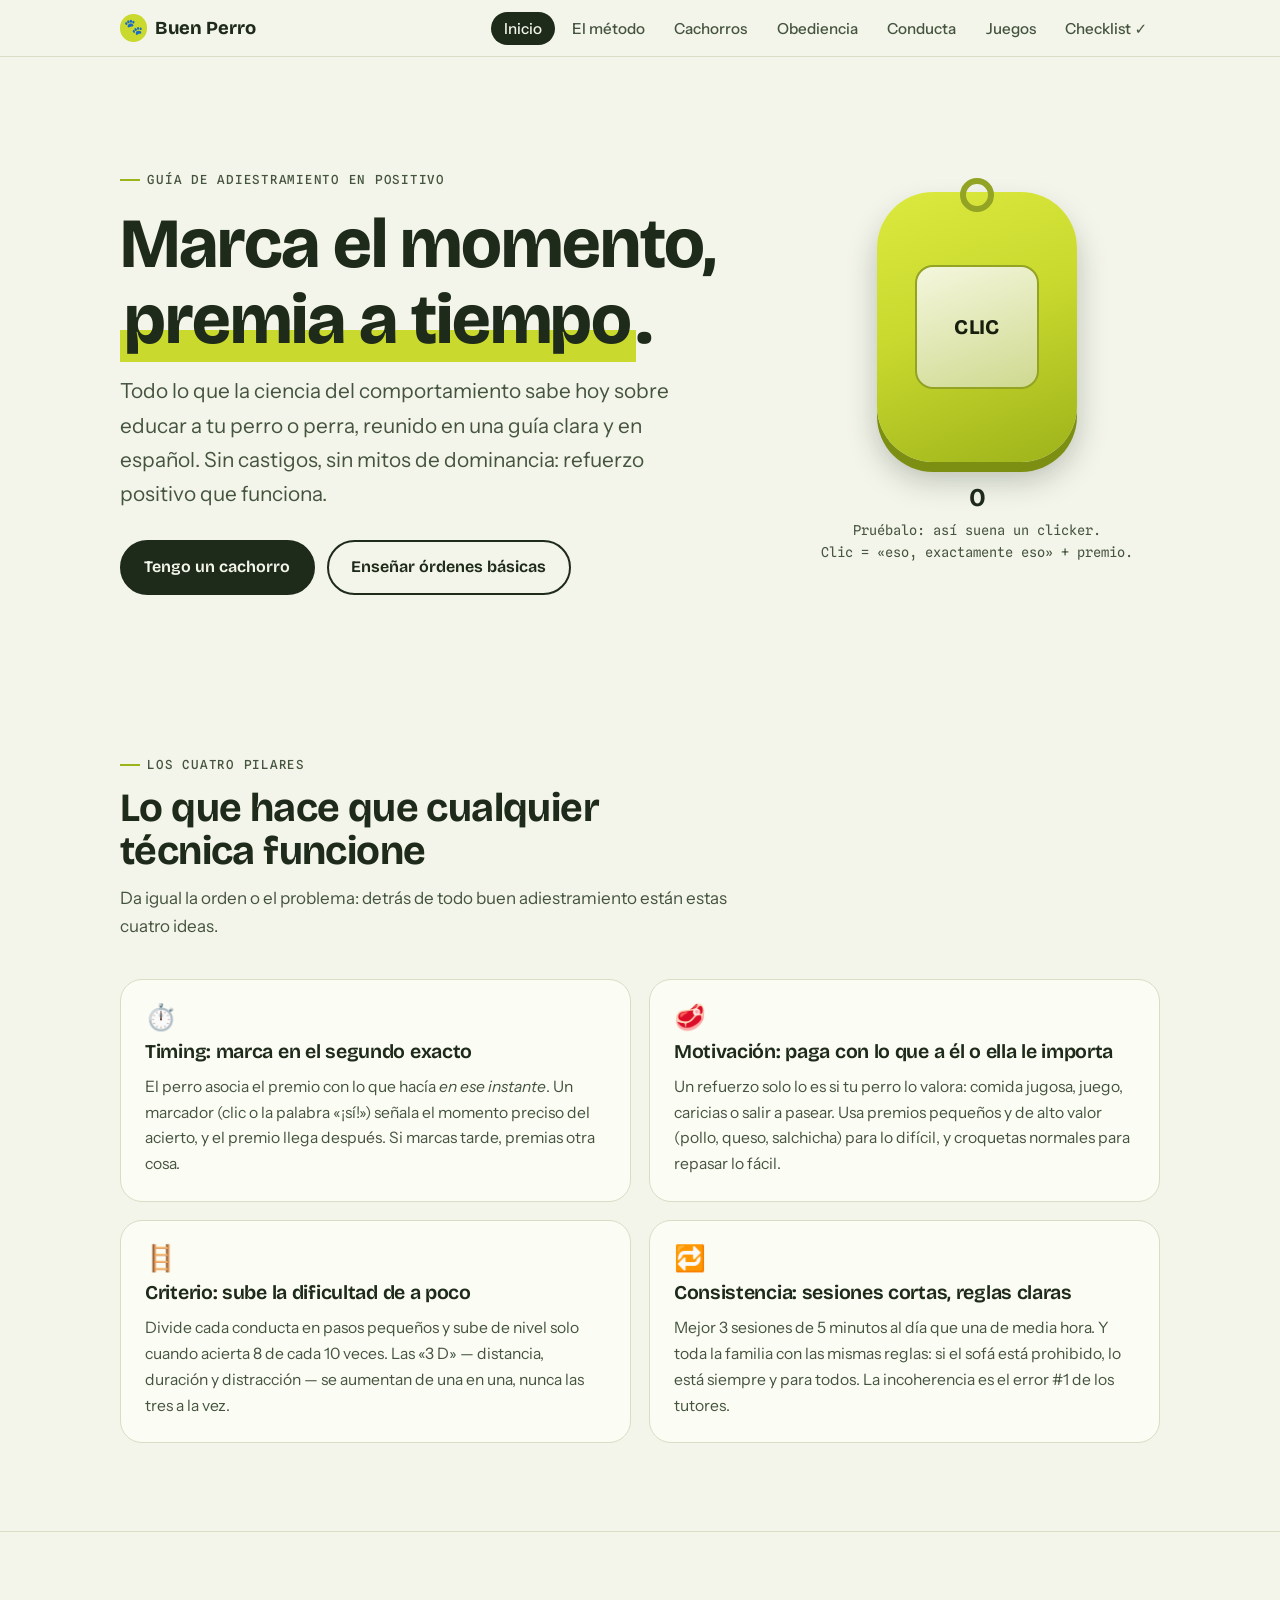
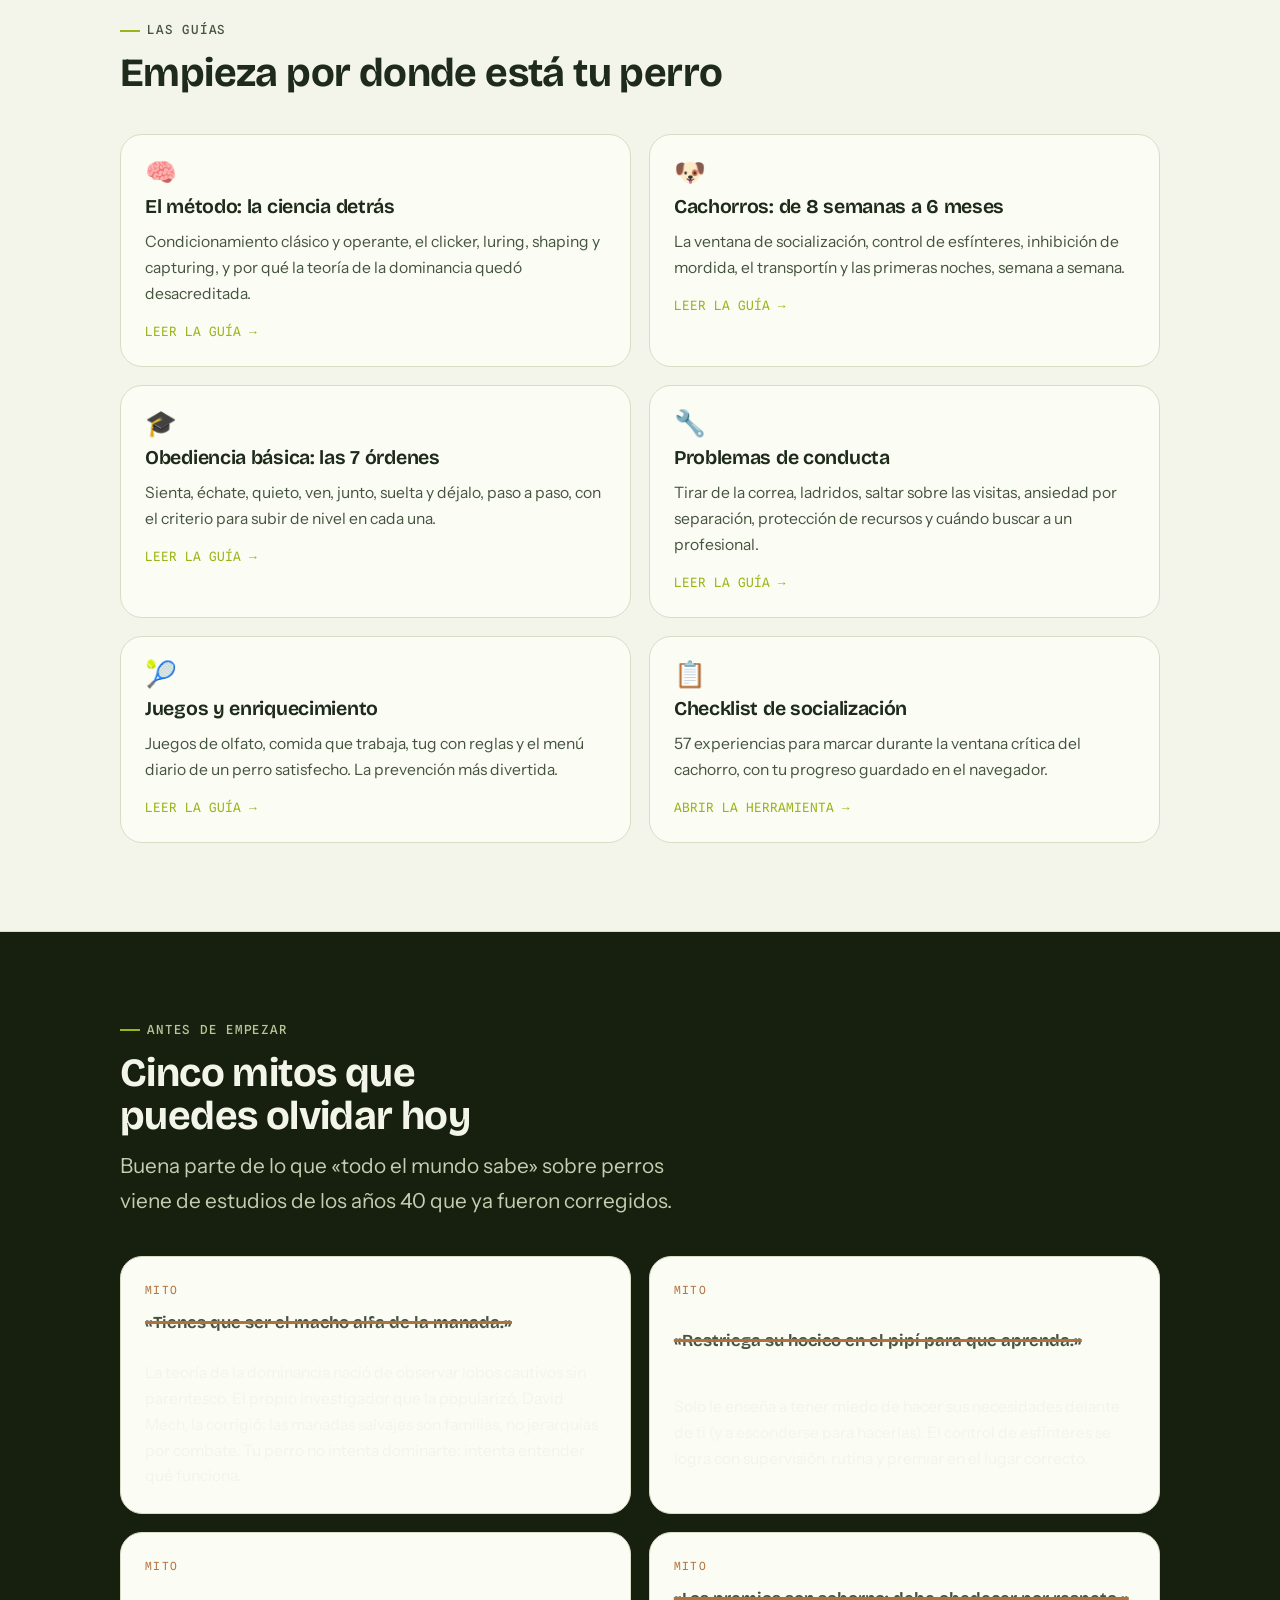
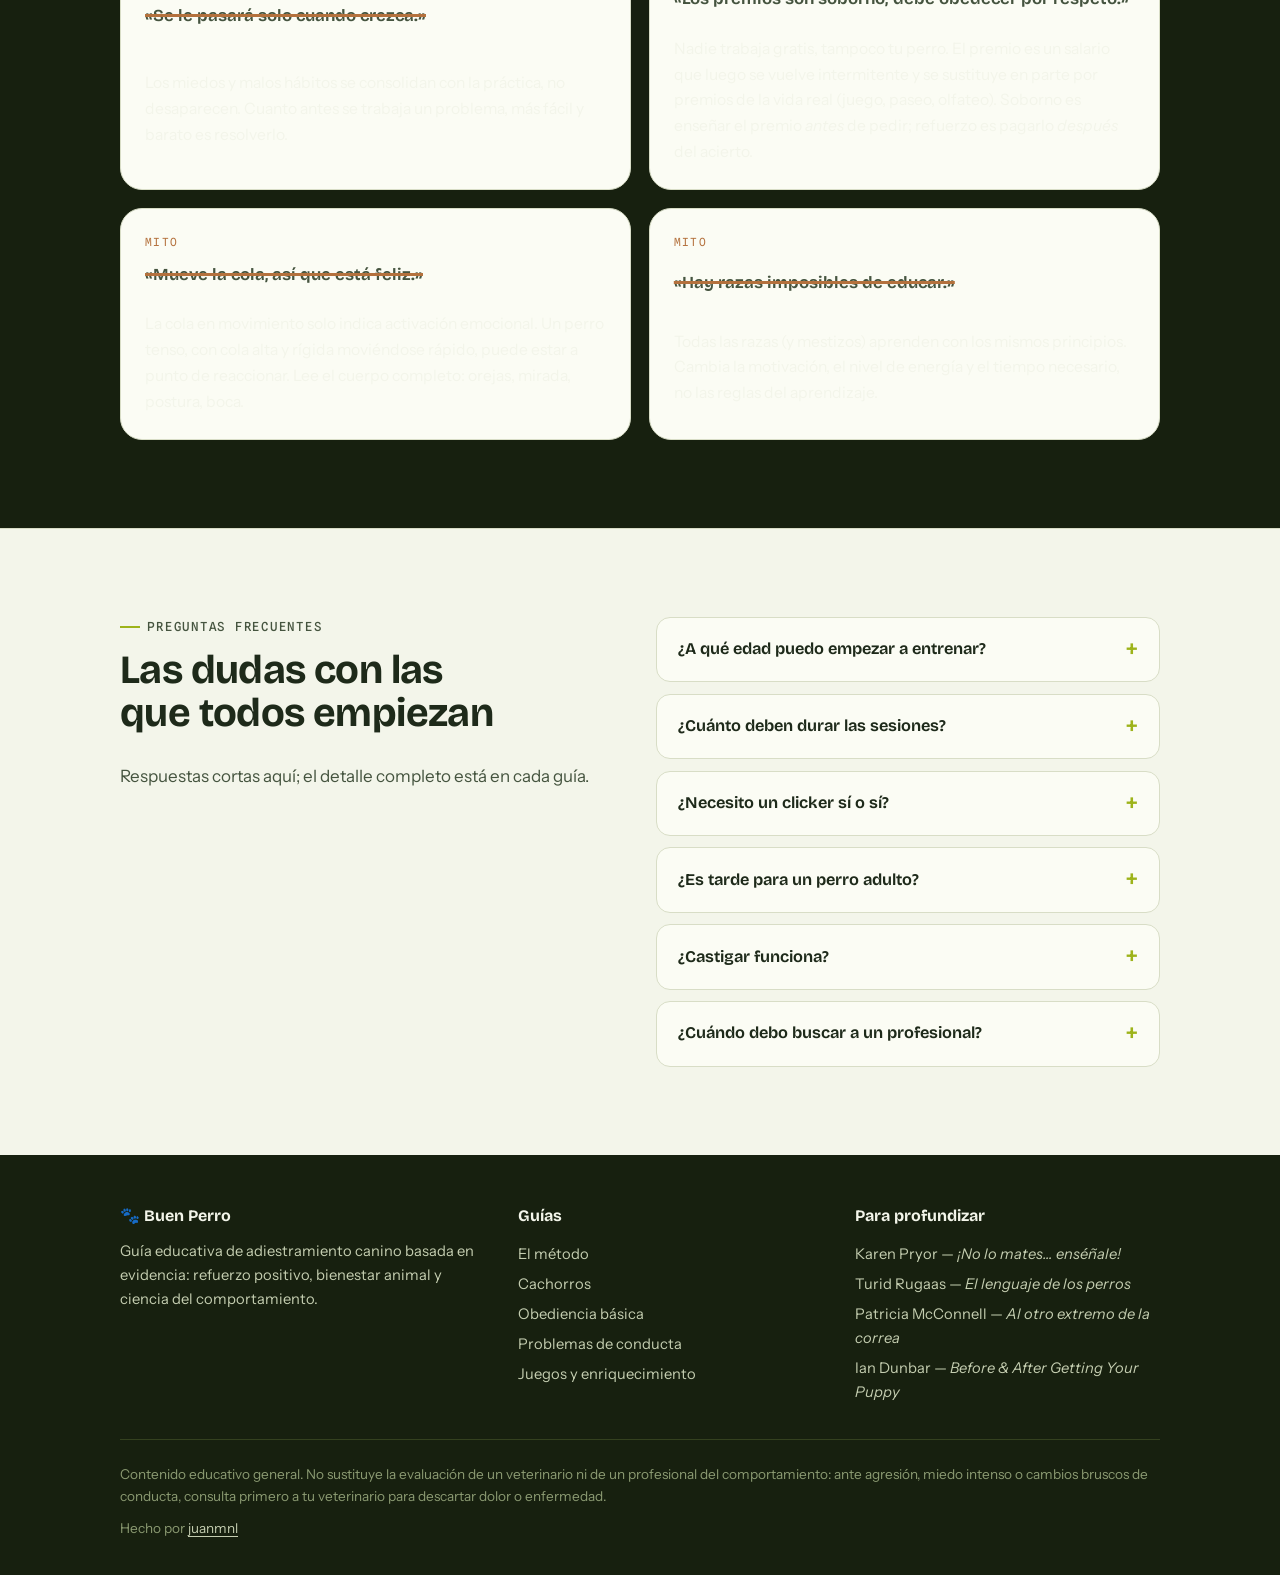
==== commit d0c6853f: "Crédito «Hecho por juanmnl» en el pie + lenguaje inclusivo perro/perra - Footer con crédito y enlace" ====
--- a/index.html
+++ b/index.html
@@ -5,6 +5,12 @@
   <meta name="viewport" content="width=device-width, initial-scale=1.0" />
   <title>Buen Perro — Guía de adiestramiento canino en positivo</title>
   <meta name="description" content="Guía en español de adiestramiento canino basado en ciencia: refuerzo positivo, socialización de cachorros, obediencia básica y solución de problemas de conducta." />
+  <link rel="canonical" href="https://juanmnl.github.io/buen-perro/" />
+  <meta property="og:title" content="Buen Perro — Guía de adiestramiento canino en positivo" />
+  <meta property="og:description" content="Guía en español de adiestramiento canino basado en ciencia: refuerzo positivo, socialización de cachorros, obediencia básica y solución de problemas de conducta." />
+  <meta property="og:type" content="website" />
+  <meta property="og:url" content="https://juanmnl.github.io/buen-perro/" />
+  <meta property="og:locale" content="es_LA" />
   <link rel="preconnect" href="https://fonts.googleapis.com" />
   <link rel="preconnect" href="https://fonts.gstatic.com" crossorigin />
   <link href="https://fonts.googleapis.com/css2?family=Bricolage+Grotesque:opsz,wght@12..96,400..800&family=Instrument+Sans:wght@400;500;600&family=Spline+Sans+Mono:wght@400;500;600&display=swap" rel="stylesheet" />
@@ -38,7 +44,7 @@
         <span class="eyebrow">Guía de adiestramiento en positivo</span>
         <h1 class="mt-1">Marca el momento, <span class="hl">premia a tiempo</span>.</h1>
         <p class="lead mt-1">
-          Todo lo que la ciencia del comportamiento sabe hoy sobre educar a tu perro,
+          Todo lo que la ciencia del comportamiento sabe hoy sobre educar a tu perro o perra,
           reunido en una guía clara y en español. Sin castigos, sin mitos de dominancia:
           refuerzo positivo que funciona.
         </p>
@@ -73,7 +79,7 @@
         </div>
         <div class="card reveal">
           <span class="icon">🥩</span>
-          <h3>Motivación: paga con lo que a él le importa</h3>
+          <h3>Motivación: paga con lo que a él o ella le importa</h3>
           <p>Un refuerzo solo lo es si tu perro lo valora: comida jugosa, juego, caricias o salir a pasear. Usa premios pequeños y de alto valor (pollo, queso, salchicha) para lo difícil, y croquetas normales para repasar lo fácil.</p>
         </div>
         <div class="card reveal">
@@ -248,6 +254,7 @@
       </div>
     </div>
     <p class="legal">Contenido educativo general. No sustituye la evaluación de un veterinario ni de un profesional del comportamiento: ante agresión, miedo intenso o cambios bruscos de conducta, consulta primero a tu veterinario para descartar dolor o enfermedad.</p>
+    <p class="credit">Hecho por <a href="https://www.juanmnl.com" target="_blank" rel="noopener noreferrer">juanmnl</a></p>
   </div>
 </footer>
 
--- a/styles.css
+++ b/styles.css
@@ -659,6 +659,17 @@
   font-size: 0.85rem;
   color: #8b9a72;
 }
+.footer .credit {
+  margin-top: 0.6rem;
+  font-size: 0.85rem;
+  color: #8b9a72;
+}
+.footer .credit a {
+  color: #c4cdb0;
+  text-decoration: underline;
+  text-underline-offset: 3px;
+}
+.footer .credit a:hover { color: var(--ball); }
 
 /* ---------- Encabezado de página interior ---------- */
 
